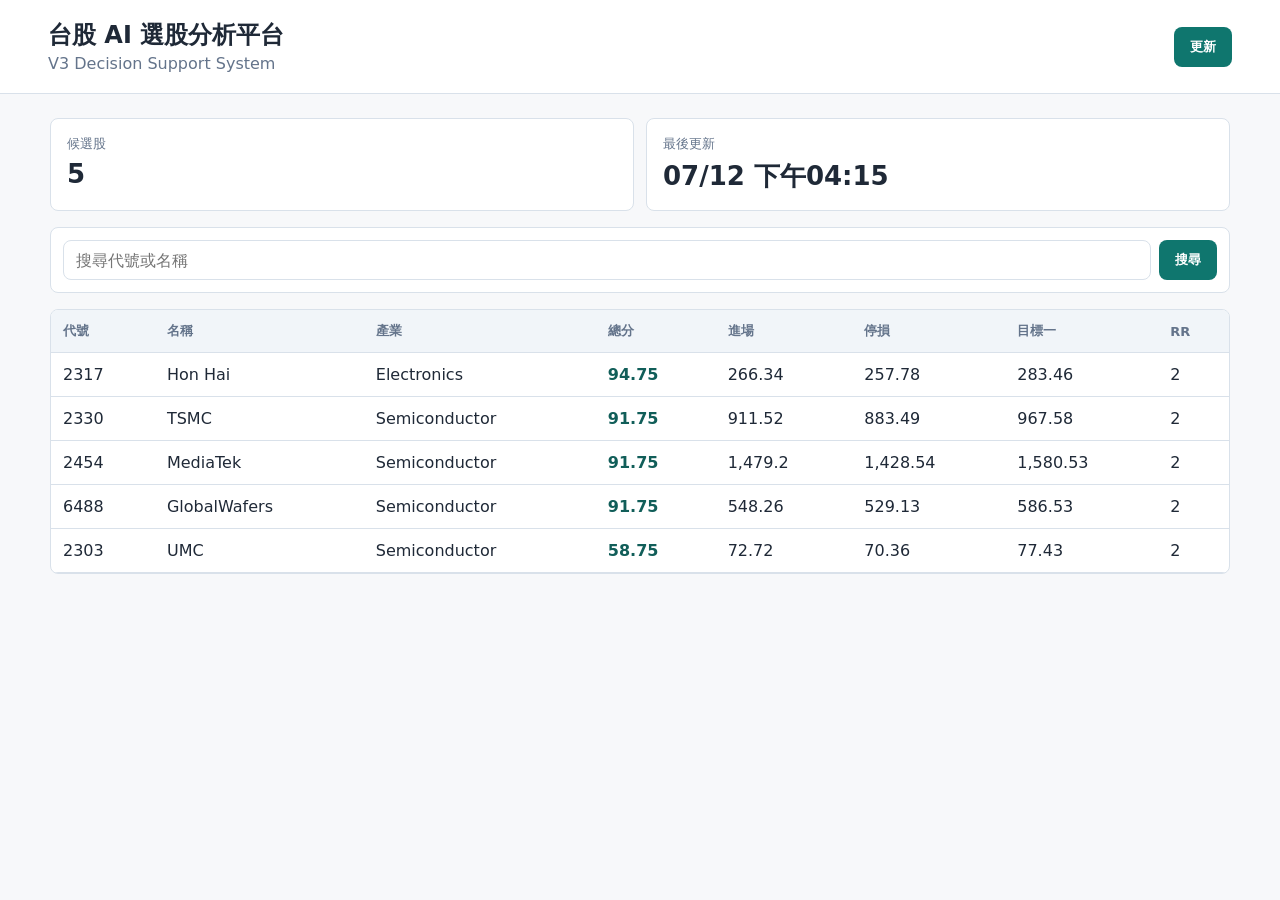
==== index.html @ d984c2df "Publish static GitHub Pages site" ====
<!doctype html>
<html lang="zh-Hant">
  <head>
    <meta charset="utf-8" />
    <meta name="viewport" content="width=device-width, initial-scale=1" />
    <title>Taiwan Stock AI Screener</title>
    <link rel="stylesheet" href="styles.css" />
  </head>
  <body>
    <header class="topbar">
      <div>
        <h1>&#21488;&#32929; AI &#36984;&#32929;&#20998;&#26512;&#24179;&#21488;</h1>
        <p>V3 Decision Support System</p>
      </div>
      <button id="refreshButton" type="button">&#26356;&#26032;</button>
    </header>

    <main>
      <section class="summary">
        <div>
          <span class="label">&#20505;&#36984;&#32929;</span>
          <strong id="candidateCount">0</strong>
        </div>
        <div>
          <span class="label">&#26368;&#24460;&#26356;&#26032;</span>
          <strong id="latestUpdate">-</strong>
        </div>
      </section>

      <section class="toolbar">
        <input id="searchInput" type="search" placeholder="&#25628;&#23563;&#20195;&#34399;&#25110;&#21517;&#31281;" />
        <button id="searchButton" type="button">&#25628;&#23563;</button>
      </section>

      <section id="notice" class="notice" hidden></section>

      <section class="table-wrap">
        <table>
          <thead>
            <tr>
              <th>&#20195;&#34399;</th>
              <th>&#21517;&#31281;</th>
              <th>&#29986;&#26989;</th>
              <th>&#32317;&#20998;</th>
              <th>&#36914;&#22580;</th>
              <th>&#20572;&#25613;</th>
              <th>&#30446;&#27161;&#19968;</th>
              <th>RR</th>
            </tr>
          </thead>
          <tbody id="candidateRows"></tbody>
        </table>
      </section>
    </main>

    <script src="app.js"></script>
  </body>
</html>
---- styles.css ----
:root {
  color-scheme: light;
  --bg: #f7f8fa;
  --panel: #ffffff;
  --text: #1f2937;
  --muted: #64748b;
  --line: #d9e1ea;
  --accent: #0f766e;
  --accent-strong: #115e59;
  --warn: #b45309;
}

* {
  box-sizing: border-box;
}

body {
  margin: 0;
  min-height: 100vh;
  background: var(--bg);
  color: var(--text);
  font-family:
    Inter,
    "Noto Sans TC",
    system-ui,
    -apple-system,
    BlinkMacSystemFont,
    "Segoe UI",
    sans-serif;
}

.topbar {
  display: flex;
  align-items: center;
  justify-content: space-between;
  gap: 16px;
  padding: 20px clamp(16px, 4vw, 48px);
  background: var(--panel);
  border-bottom: 1px solid var(--line);
}

h1 {
  margin: 0;
  font-size: 24px;
  line-height: 1.25;
}

p {
  margin: 4px 0 0;
  color: var(--muted);
}

button {
  min-height: 40px;
  border: 0;
  border-radius: 8px;
  padding: 0 16px;
  background: var(--accent);
  color: #ffffff;
  font-weight: 700;
  cursor: pointer;
}

button:hover {
  background: var(--accent-strong);
}

main {
  width: min(1180px, calc(100% - 32px));
  margin: 24px auto 48px;
}

.summary {
  display: grid;
  grid-template-columns: repeat(2, minmax(0, 1fr));
  gap: 12px;
  margin-bottom: 16px;
}

.summary > div,
.toolbar,
.table-wrap {
  background: var(--panel);
  border: 1px solid var(--line);
  border-radius: 8px;
}

.summary > div {
  padding: 16px;
}

.label {
  display: block;
  color: var(--muted);
  font-size: 13px;
  margin-bottom: 6px;
}

.summary strong {
  font-size: 26px;
}

.toolbar {
  display: flex;
  gap: 8px;
  padding: 12px;
  margin-bottom: 16px;
}

input {
  min-width: 0;
  flex: 1;
  min-height: 40px;
  border: 1px solid var(--line);
  border-radius: 8px;
  padding: 0 12px;
  font: inherit;
}

.table-wrap {
  overflow-x: auto;
}

.notice {
  margin-bottom: 16px;
  padding: 12px 14px;
  border: 1px solid #99f6e4;
  border-radius: 8px;
  background: #ecfeff;
  color: #155e75;
  font-size: 14px;
}

table {
  width: 100%;
  min-width: 820px;
  border-collapse: collapse;
}

th,
td {
  padding: 12px;
  border-bottom: 1px solid var(--line);
  text-align: left;
  white-space: nowrap;
}

th {
  color: var(--muted);
  font-size: 13px;
  background: #f1f5f9;
}

td.score {
  color: var(--accent-strong);
  font-weight: 800;
}

.empty,
.error {
  padding: 20px;
  text-align: center;
  color: var(--muted);
}

.error {
  color: var(--warn);
}

@media (max-width: 680px) {
  .topbar {
    align-items: flex-start;
    flex-direction: column;
  }

  .summary {
    grid-template-columns: 1fr;
  }
}
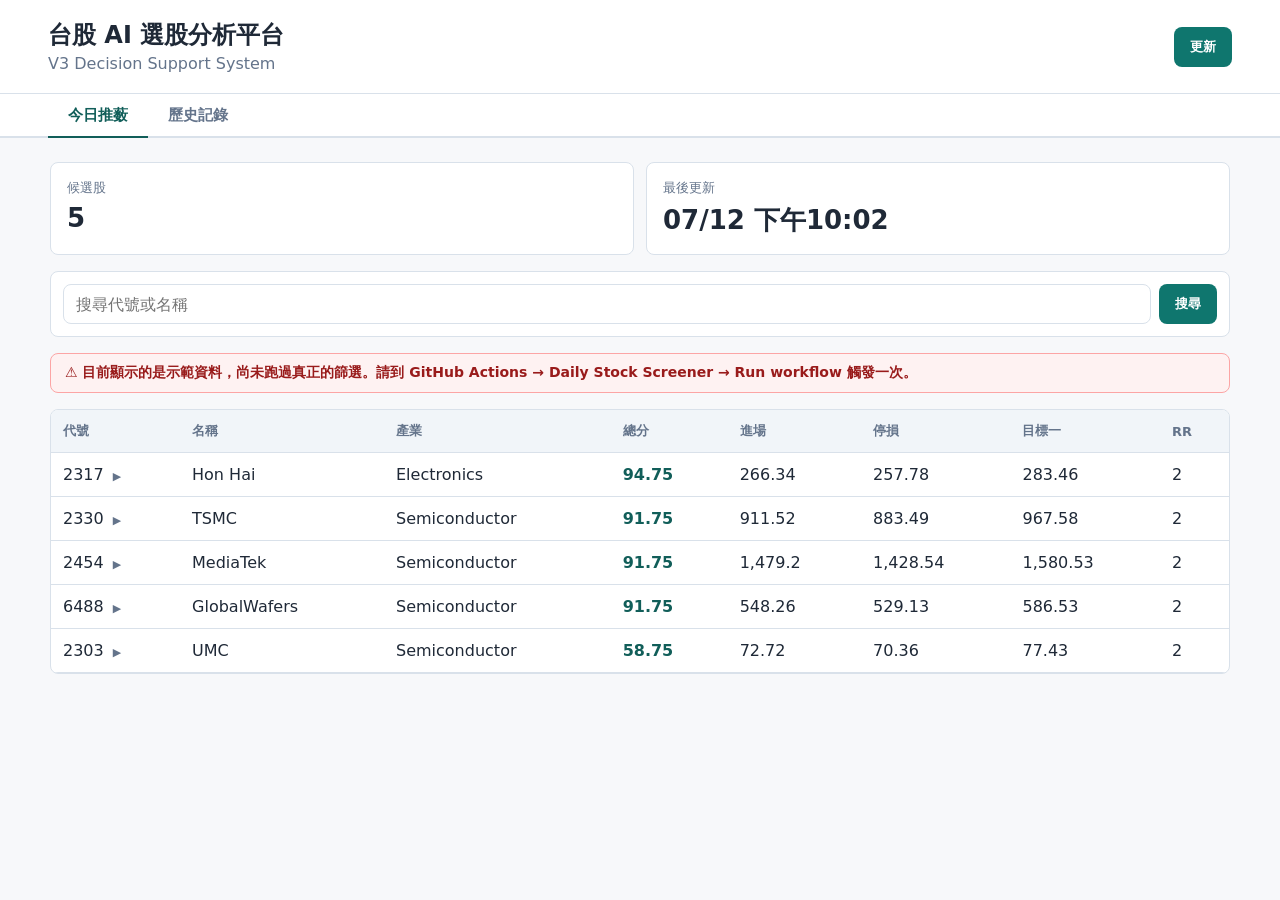
==== commit 9fe8f5e8: "feat: publish history dashboard" ====
--- a/index.html
+++ b/index.html
@@ -15,42 +15,57 @@
       <button id="refreshButton" type="button">&#26356;&#26032;</button>
     </header>
 
+    <nav class="tab-bar">
+      <button id="tabToday" class="tab-btn active" type="button">&#20170;&#26085;&#25512;&#34222;</button>
+      <button id="tabHistory" class="tab-btn" type="button">&#27511;&#21490;&#35352;&#37636;</button>
+    </nav>
+
     <main>
-      <section class="summary">
-        <div>
-          <span class="label">&#20505;&#36984;&#32929;</span>
-          <strong id="candidateCount">0</strong>
+      <!-- 今日推薦 view -->
+      <div id="todayView">
+        <section class="summary">
+          <div>
+            <span class="label">&#20505;&#36984;&#32929;</span>
+            <strong id="candidateCount">0</strong>
+          </div>
+          <div>
+            <span class="label">&#26368;&#24460;&#26356;&#26032;</span>
+            <strong id="latestUpdate">-</strong>
+          </div>
+        </section>
+
+        <section class="toolbar">
+          <input id="searchInput" type="search" placeholder="&#25628;&#23563;&#20195;&#34399;&#25110;&#21517;&#31281;" />
+          <button id="searchButton" type="button">&#25628;&#23563;</button>
+        </section>
+
+        <section id="notice" class="notice" hidden></section>
+
+        <section class="table-wrap">
+          <table>
+            <thead>
+              <tr>
+                <th>&#20195;&#34399;</th>
+                <th>&#21517;&#31281;</th>
+                <th>&#29986;&#26989;</th>
+                <th>&#32317;&#20998;</th>
+                <th>&#36914;&#22580;</th>
+                <th>&#20572;&#25613;</th>
+                <th>&#30446;&#27161;&#19968;</th>
+                <th>RR</th>
+              </tr>
+            </thead>
+            <tbody id="candidateRows"></tbody>
+          </table>
+        </section>
+      </div>
+
+      <!-- 歷史記錄 view -->
+      <div id="historyView" hidden>
+        <div id="historyContent">
+          <p class="empty" style="padding:20px;text-align:center;color:#64748b">讀取中...</p>
         </div>
-        <div>
-          <span class="label">&#26368;&#24460;&#26356;&#26032;</span>
-          <strong id="latestUpdate">-</strong>
-        </div>
-      </section>
-
-      <section class="toolbar">
-        <input id="searchInput" type="search" placeholder="&#25628;&#23563;&#20195;&#34399;&#25110;&#21517;&#31281;" />
-        <button id="searchButton" type="button">&#25628;&#23563;</button>
-      </section>
-
-      <section id="notice" class="notice" hidden></section>
-
-      <section class="table-wrap">
-        <table>
-          <thead>
-            <tr>
-              <th>&#20195;&#34399;</th>
-              <th>&#21517;&#31281;</th>
-              <th>&#29986;&#26989;</th>
-              <th>&#32317;&#20998;</th>
-              <th>&#36914;&#22580;</th>
-              <th>&#20572;&#25613;</th>
-              <th>&#30446;&#27161;&#19968;</th>
-              <th>RR</th>
-            </tr>
-          </thead>
-          <tbody id="candidateRows"></tbody>
-        </table>
-      </section>
+      </div>
     </main>
 
     <script src="app.js"></script>
--- a/styles.css
+++ b/styles.css
@@ -167,6 +167,222 @@
   color: var(--warn);
 }
 
+/* Tab bar */
+.tab-bar {
+  display: flex;
+  gap: 0;
+  background: var(--panel);
+  border-bottom: 2px solid var(--line);
+  padding: 0 clamp(16px, 4vw, 48px);
+}
+.tab-btn {
+  min-height: 44px;
+  border: 0;
+  border-radius: 0;
+  padding: 0 20px;
+  background: transparent;
+  color: var(--muted);
+  font-weight: 600;
+  font-size: 15px;
+  cursor: pointer;
+  border-bottom: 2px solid transparent;
+  margin-bottom: -2px;
+  transition: color 0.15s, border-color 0.15s;
+}
+.tab-btn:hover {
+  color: var(--accent);
+  background: transparent;
+}
+.tab-btn.active {
+  color: var(--accent-strong);
+  border-bottom-color: var(--accent-strong);
+  background: transparent;
+}
+
+/* History entries */
+.hist-list {
+  display: flex;
+  flex-direction: column;
+  gap: 10px;
+  padding: 4px 0;
+}
+.hist-entry {
+  background: var(--panel);
+  border: 1px solid var(--line);
+  border-radius: 8px;
+  overflow: hidden;
+}
+.hist-header {
+  width: 100%;
+  display: flex;
+  align-items: center;
+  gap: 10px;
+  padding: 14px 16px;
+  background: transparent;
+  color: var(--text);
+  font-size: 14px;
+  text-align: left;
+  cursor: pointer;
+  border-radius: 0;
+  min-height: 0;
+  border: 0;
+}
+.hist-header:hover {
+  background: #f8fafc;
+}
+.hist-date {
+  font-weight: 700;
+  font-size: 15px;
+  min-width: 90px;
+}
+.hist-meta {
+  color: var(--muted);
+  font-size: 13px;
+  flex: 1;
+}
+.hist-chevron {
+  display: inline-block;
+  transition: transform 0.2s;
+  font-size: 11px;
+  color: var(--muted);
+  margin-left: auto;
+}
+.hist-chevron.open {
+  transform: rotate(90deg);
+}
+.hist-body {
+  border-top: 1px solid var(--line);
+}
+.hist-badge {
+  font-size: 11px;
+  font-weight: 700;
+  padding: 2px 8px;
+  border-radius: 4px;
+}
+.hist-badge.live {
+  background: #dcfce7;
+  color: #166534;
+}
+.hist-badge.demo {
+  background: #fef2f2;
+  color: #991b1b;
+}
+
+/* Demo badge */
+.demo-banner {
+  margin-bottom: 16px;
+  padding: 10px 14px;
+  border: 1px solid #fca5a5;
+  border-radius: 8px;
+  background: #fef2f2;
+  color: #991b1b;
+  font-size: 14px;
+  font-weight: 600;
+}
+
+/* Expandable score rows */
+tr.candidate-row {
+  cursor: pointer;
+}
+tr.candidate-row:hover td {
+  background: #f8fafc;
+}
+tr.detail-row td {
+  background: #f1f5f9;
+  padding: 10px 16px;
+  font-size: 13px;
+}
+.detail-grid {
+  display: flex;
+  flex-wrap: wrap;
+  gap: 8px 20px;
+  margin-bottom: 8px;
+}
+.detail-dim {
+  display: flex;
+  flex-direction: column;
+  min-width: 80px;
+}
+.detail-dim .dim-label {
+  color: var(--muted);
+  font-size: 11px;
+}
+.detail-dim .dim-val {
+  font-weight: 700;
+  color: var(--accent-strong);
+}
+.reason-tags {
+  display: flex;
+  flex-wrap: wrap;
+  gap: 4px;
+}
+.reason-tag {
+  background: #e0f2fe;
+  color: #0369a1;
+  border-radius: 4px;
+  padding: 2px 7px;
+  font-size: 11px;
+}
+.chevron {
+  display: inline-block;
+  transition: transform 0.2s;
+  margin-left: 4px;
+  font-size: 11px;
+  color: var(--muted);
+}
+.chevron.open {
+  transform: rotate(90deg);
+}
+
+/* Livermore pyramid plan */
+.livermore-box {
+  margin-top: 12px;
+  border: 1px solid #fde68a;
+  border-radius: 6px;
+  overflow: hidden;
+}
+.livermore-title {
+  background: #fef3c7;
+  color: #92400e;
+  font-weight: 700;
+  font-size: 12px;
+  padding: 6px 12px;
+  border-bottom: 1px solid #fde68a;
+}
+.livermore-grid {
+  display: flex;
+  flex-direction: column;
+}
+.lv-row {
+  display: flex;
+  gap: 12px;
+  align-items: center;
+  padding: 5px 12px;
+  font-size: 12px;
+  border-bottom: 1px solid #fef9c3;
+}
+.lv-row:last-child {
+  border-bottom: 0;
+}
+.lv-label {
+  font-weight: 700;
+  min-width: 90px;
+  color: #78350f;
+}
+.lv-price {
+  flex: 1;
+  color: var(--accent-strong);
+  font-weight: 600;
+}
+.lv-sl {
+  color: var(--muted);
+  font-size: 11px;
+}
+.lv-init { background: #fff7ed; }
+.lv-add  { background: #ffffff; }
+.lv-full { background: #f0fdf4; }
+.lv-warn { background: #fef2f2; }
+
 @media (max-width: 680px) {
   .topbar {
     align-items: flex-start;
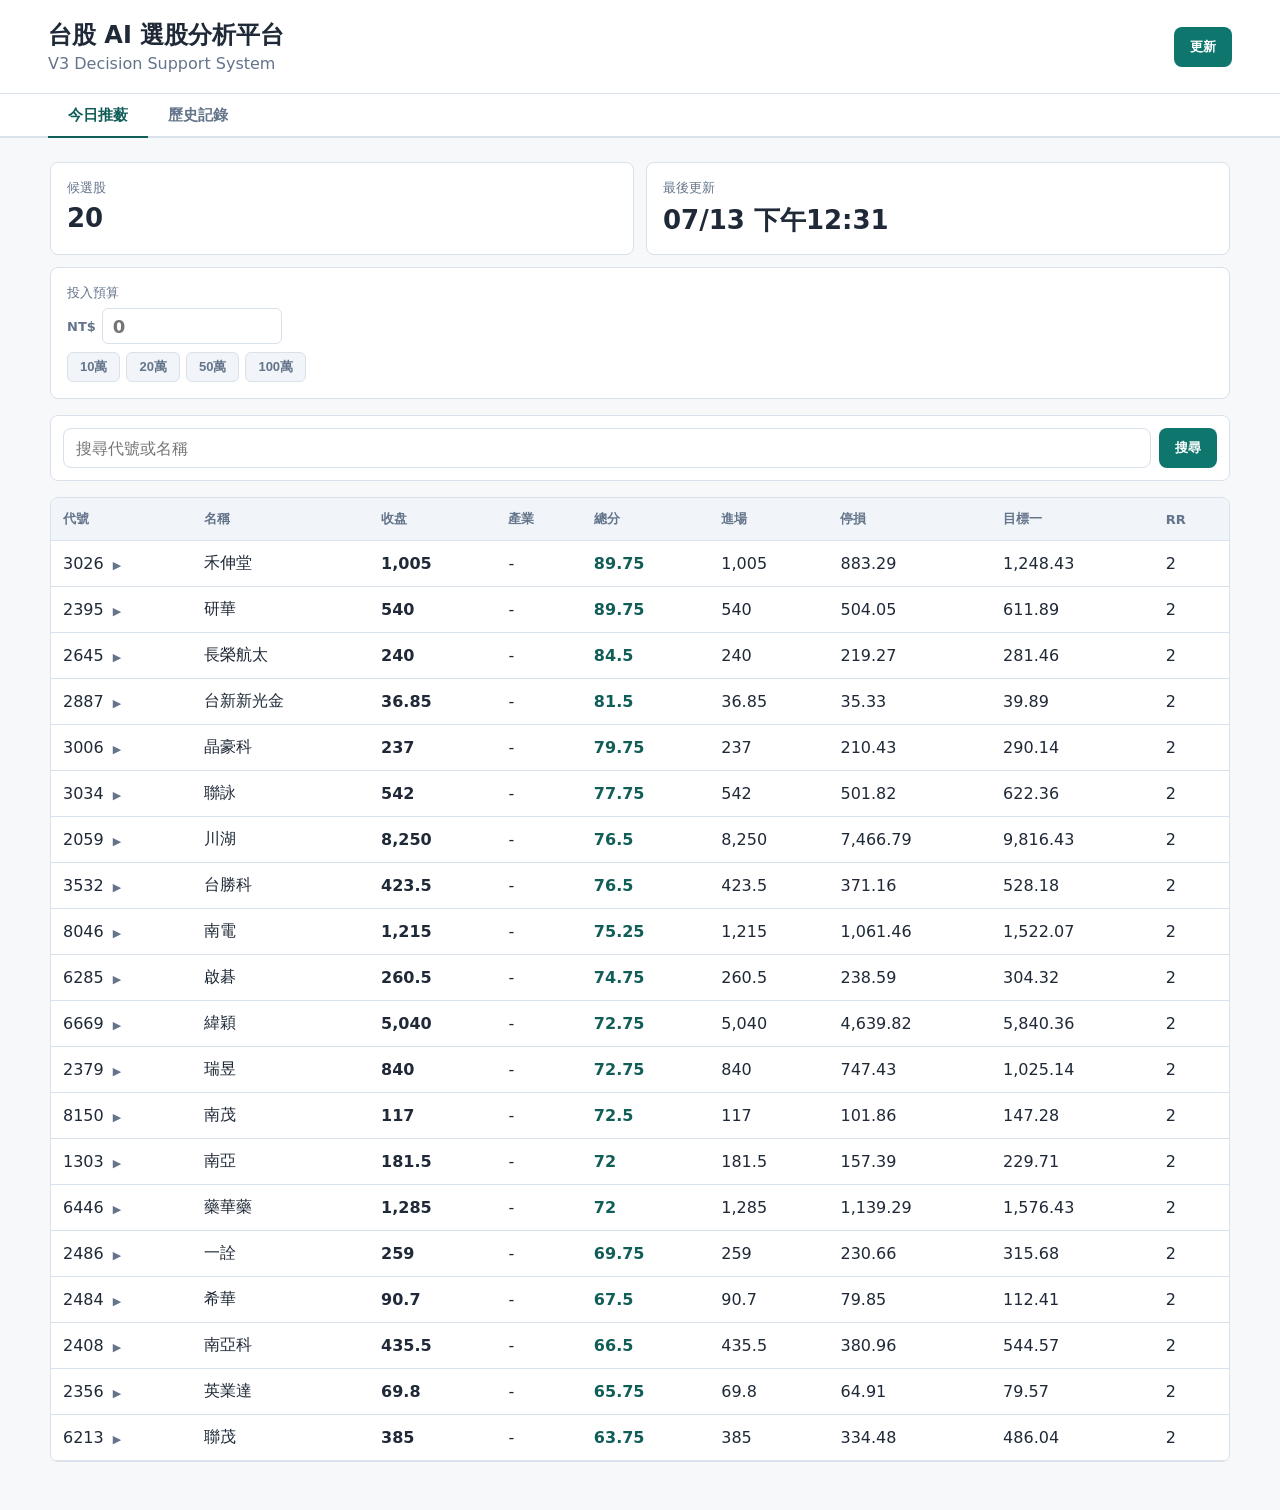
==== commit b88c8fb5: "chore: update published screener site" ====
--- a/index.html
+++ b/index.html
@@ -25,12 +25,25 @@
       <div id="todayView">
         <section class="summary">
           <div>
-            <span class="label">&#20505;&#36984;&#32929;</span>
+            <span class="label">候選股</span>
             <strong id="candidateCount">0</strong>
           </div>
           <div>
-            <span class="label">&#26368;&#24460;&#26356;&#26032;</span>
+            <span class="label">最後更新</span>
             <strong id="latestUpdate">-</strong>
+          </div>
+          <div class="budget-card">
+            <span class="label">投入預算</span>
+            <div class="budget-input-row">
+              <span class="budget-currency">NT$</span>
+              <input id="budgetInput" type="number" min="0" step="10000" placeholder="0" />
+            </div>
+            <div class="budget-presets">
+              <button class="preset-btn" type="button" data-val="100000">10萬</button>
+              <button class="preset-btn" type="button" data-val="200000">20萬</button>
+              <button class="preset-btn" type="button" data-val="500000">50萬</button>
+              <button class="preset-btn" type="button" data-val="1000000">100萬</button>
+            </div>
           </div>
         </section>
 
@@ -47,6 +60,7 @@
               <tr>
                 <th>&#20195;&#34399;</th>
                 <th>&#21517;&#31281;</th>
+                <th>&#25910;&#30424;</th>
                 <th>&#29986;&#26989;</th>
                 <th>&#32317;&#20998;</th>
                 <th>&#36914;&#22580;</th>
--- a/styles.css
+++ b/styles.css
@@ -77,6 +77,63 @@
   margin-bottom: 16px;
 }
 
+/* 預算卡片 — 橫跨兩欄 */
+.budget-card {
+  grid-column: 1 / -1;
+}
+.budget-input-row {
+  display: flex;
+  align-items: center;
+  gap: 6px;
+  margin-bottom: 8px;
+}
+.budget-input-row input {
+  min-height: 36px;
+  font-size: 18px;
+  font-weight: 700;
+  width: 180px;
+  flex: unset;
+  border: 1px solid var(--line);
+  border-radius: 6px;
+  padding: 0 10px;
+}
+.budget-currency {
+  font-size: 13px;
+  color: var(--muted);
+  font-weight: 600;
+}
+.budget-presets {
+  display: flex;
+  flex-wrap: wrap;
+  gap: 6px;
+}
+.preset-btn {
+  min-height: 30px;
+  padding: 0 12px;
+  font-size: 13px;
+  font-weight: 600;
+  background: #f1f5f9;
+  color: var(--muted);
+  border: 1px solid var(--line);
+  border-radius: 6px;
+  cursor: pointer;
+}
+.preset-btn:hover {
+  background: #e2e8f0;
+  color: var(--text);
+}
+.preset-btn.active {
+  background: var(--accent);
+  color: #fff;
+  border-color: var(--accent);
+}
+
+/* Livermore warning text */
+.lv-warn-text {
+  color: #b45309;
+  font-weight: 600;
+}
+
 .summary > div,
 .toolbar,
 .table-wrap {
@@ -154,6 +211,11 @@
 td.score {
   color: var(--accent-strong);
   font-weight: 800;
+}
+
+td.close-price {
+  font-weight: 700;
+  color: var(--text);
 }
 
 .empty,
@@ -323,6 +385,40 @@
   padding: 2px 7px;
   font-size: 11px;
 }
+.detail-section {
+  margin-top: 12px;
+}
+.detail-section h3 {
+  margin: 0 0 8px;
+  color: #334155;
+  font-size: 13px;
+}
+.metric-grid {
+  display: grid;
+  grid-template-columns: repeat(auto-fit, minmax(110px, 1fr));
+  gap: 8px;
+}
+.metric-card {
+  min-height: 54px;
+  padding: 8px 10px;
+  border: 1px solid var(--line);
+  border-radius: 6px;
+  background: #ffffff;
+}
+.metric-card.good {
+  border-color: #86efac;
+  background: #f0fdf4;
+}
+.metric-label {
+  display: block;
+  margin-bottom: 4px;
+  color: var(--muted);
+  font-size: 11px;
+}
+.metric-card strong {
+  color: var(--text);
+  font-size: 15px;
+}
 .chevron {
   display: inline-block;
   transition: transform 0.2s;
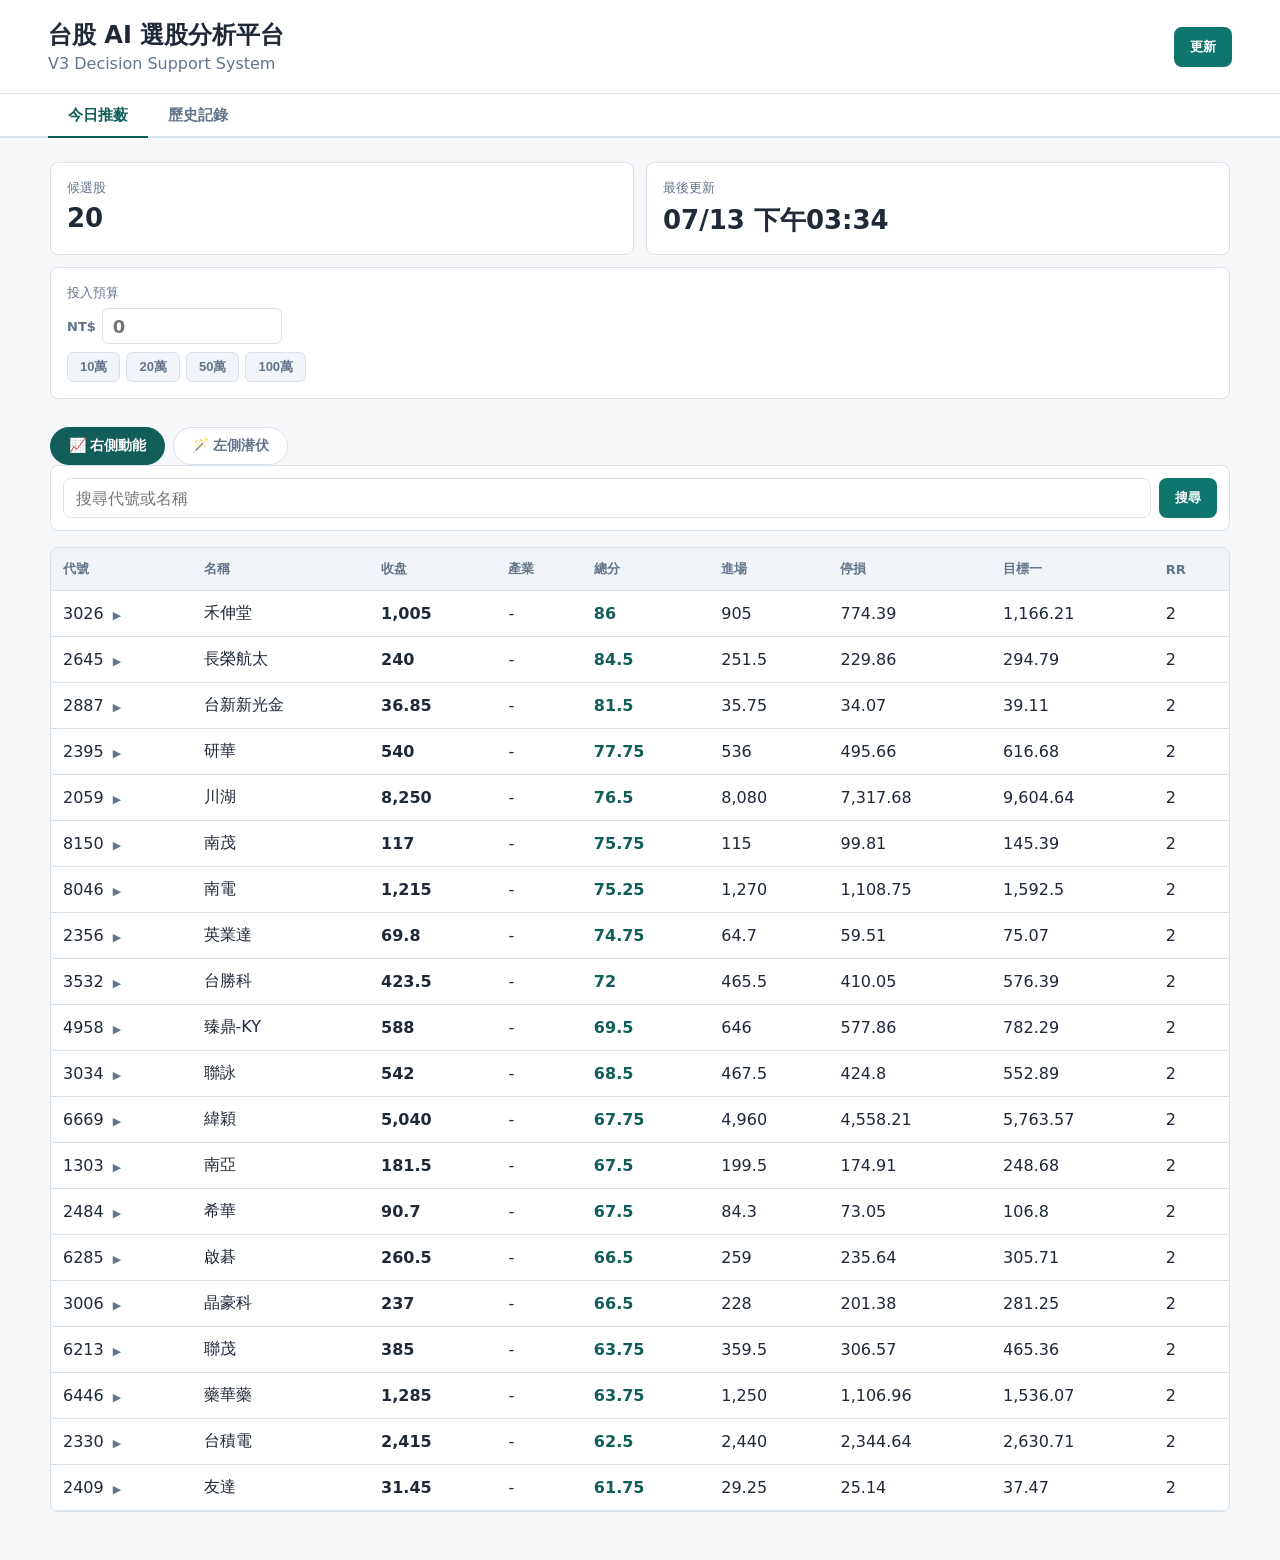
==== commit 9dcb94b9: "chore: update published screener site" ====
--- a/index.html
+++ b/index.html
@@ -47,6 +47,11 @@
           </div>
         </section>
 
+        <section class="strategy-bar">
+          <button id="strategyMomentum" class="strategy-btn active" type="button">&#128200; &#21491;&#20596;&#21205;&#33021;</button>
+          <button id="strategyLeft" class="strategy-btn" type="button">&#129668; &#24038;&#20596;&#28508;&#20239;</button>
+        </section>
+
         <section class="toolbar">
           <input id="searchInput" type="search" placeholder="&#25628;&#23563;&#20195;&#34399;&#25110;&#21517;&#31281;" />
           <button id="searchButton" type="button">&#25628;&#23563;</button>
--- a/styles.css
+++ b/styles.css
@@ -261,6 +261,34 @@
   background: transparent;
 }
 
+/* Strategy toggle */
+.strategy-bar {
+  display: flex;
+  gap: 8px;
+  padding: 12px 0 0;
+}
+.strategy-btn {
+  min-height: 38px;
+  border: 1px solid var(--line);
+  border-radius: 999px;
+  padding: 0 18px;
+  background: var(--panel);
+  color: var(--muted);
+  font-weight: 600;
+  font-size: 14px;
+  cursor: pointer;
+  transition: color 0.15s, border-color 0.15s, background 0.15s;
+}
+.strategy-btn:hover {
+  color: var(--accent);
+  border-color: var(--accent);
+}
+.strategy-btn.active {
+  color: #fff;
+  background: var(--accent-strong);
+  border-color: var(--accent-strong);
+}
+
 /* History entries */
 .hist-list {
   display: flex;
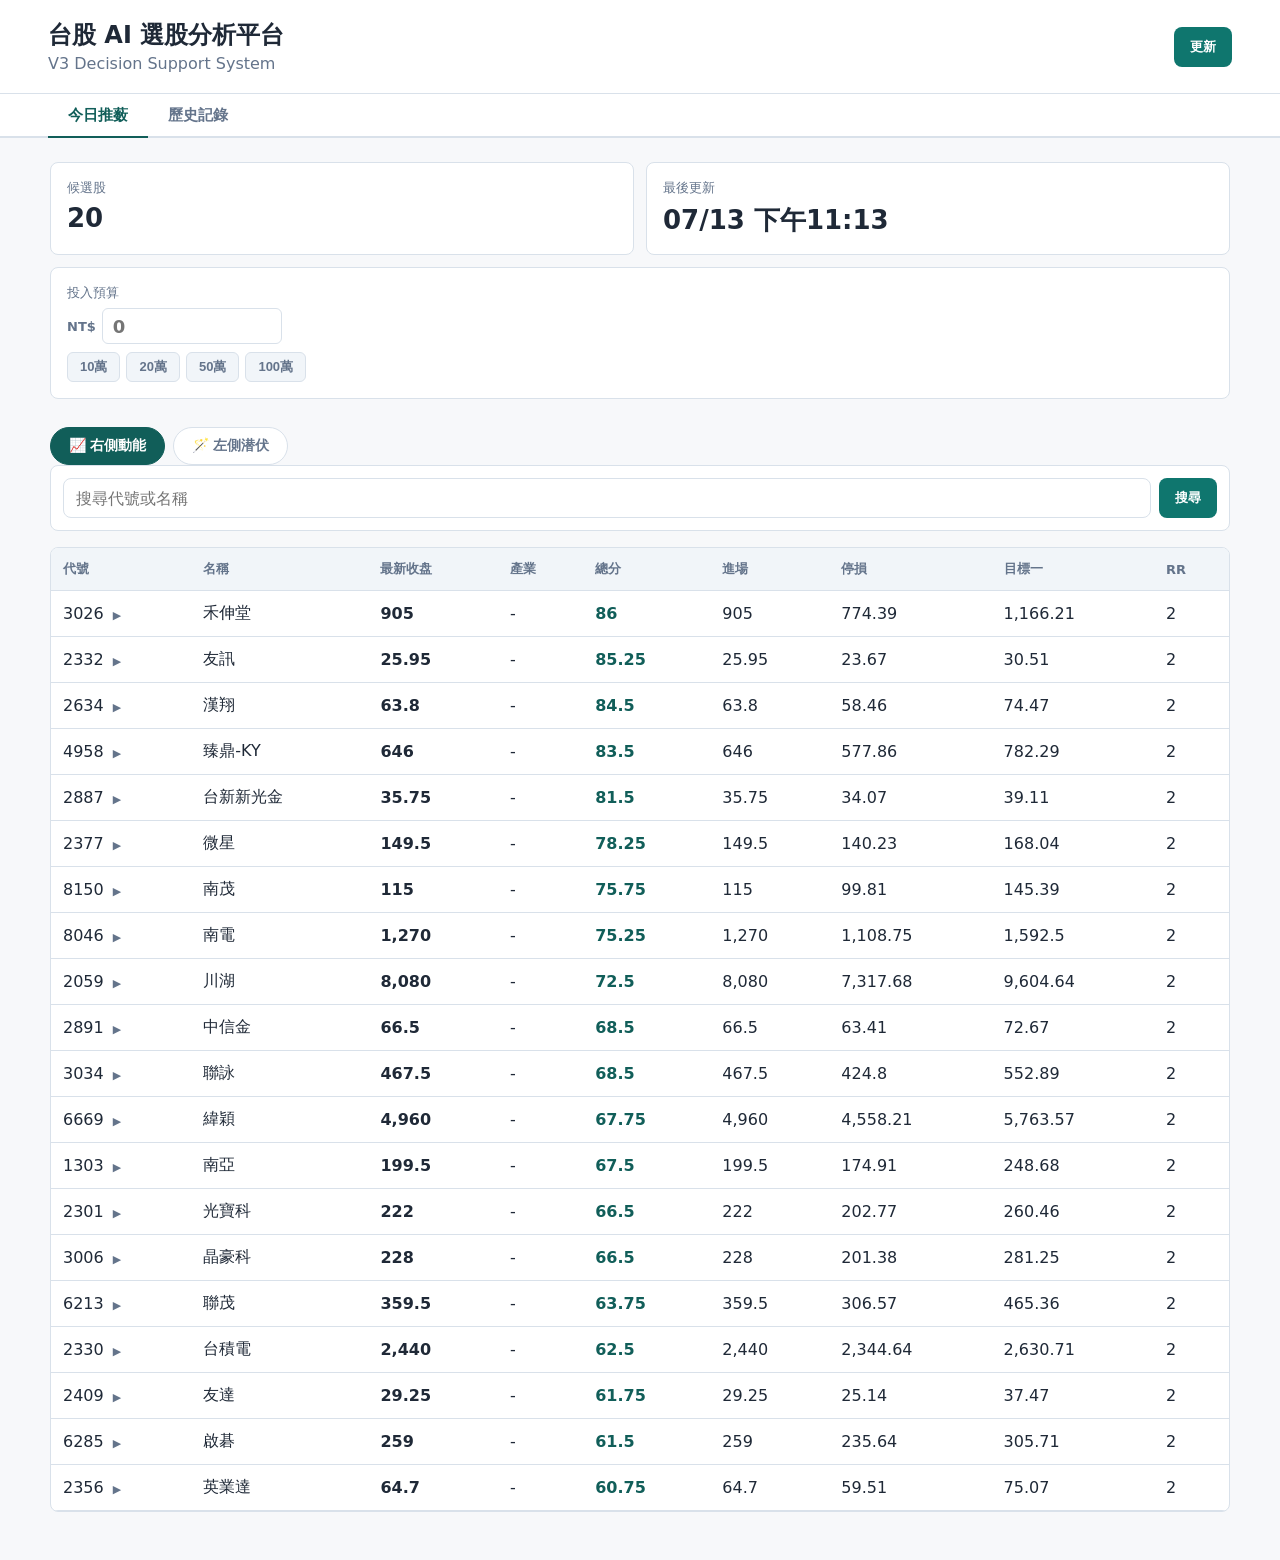
==== commit dd505a8f: "chore: update published screener site" ====
--- a/index.html
+++ b/index.html
@@ -65,7 +65,7 @@
               <tr>
                 <th>&#20195;&#34399;</th>
                 <th>&#21517;&#31281;</th>
-                <th>&#25910;&#30424;</th>
+                <th>&#26368;&#26032;&#25910;&#30424;</th>
                 <th>&#29986;&#26989;</th>
                 <th>&#32317;&#20998;</th>
                 <th>&#36914;&#22580;</th>
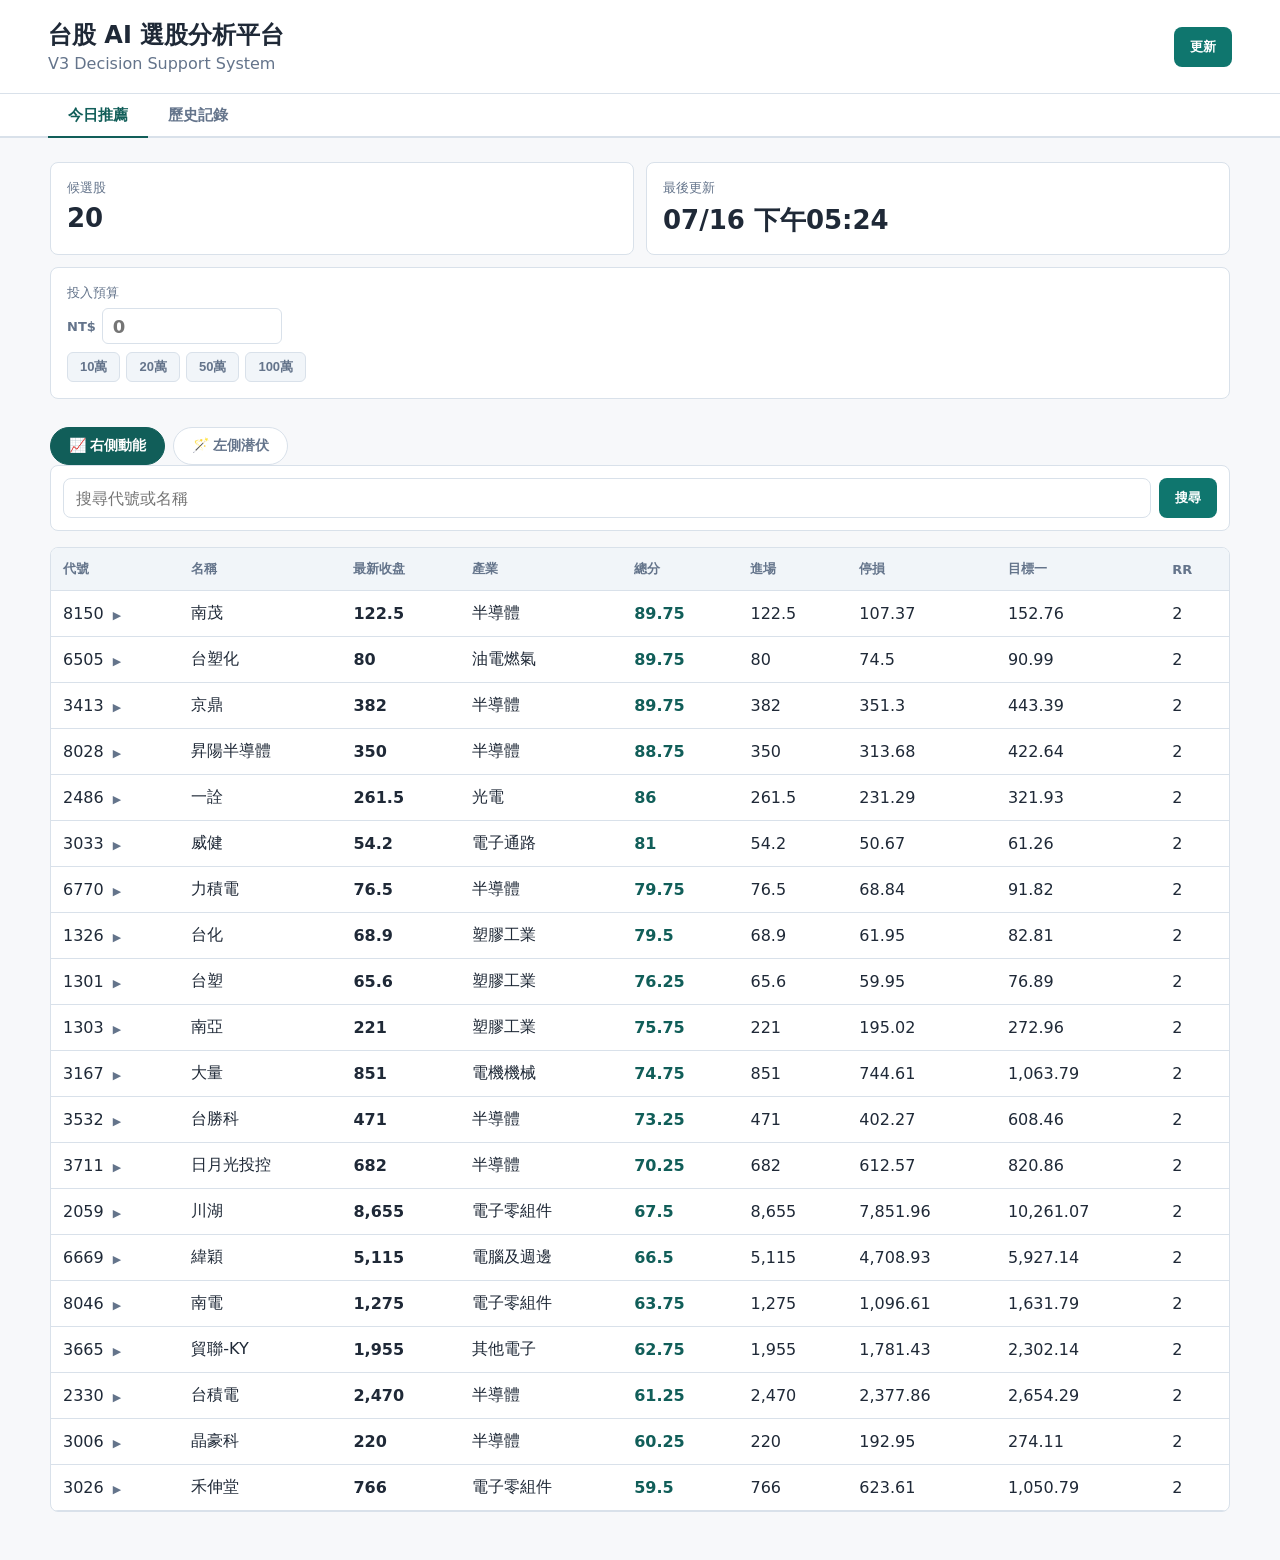
==== commit 5b36641c: "fix: render today tab as traditional Chinese" ====
--- a/index.html
+++ b/index.html
@@ -16,7 +16,7 @@
     </header>
 
     <nav class="tab-bar">
-      <button id="tabToday" class="tab-btn active" type="button">&#20170;&#26085;&#25512;&#34222;</button>
+      <button id="tabToday" class="tab-btn active" type="button">今日推薦</button>
       <button id="tabHistory" class="tab-btn" type="button">&#27511;&#21490;&#35352;&#37636;</button>
     </nav>
 
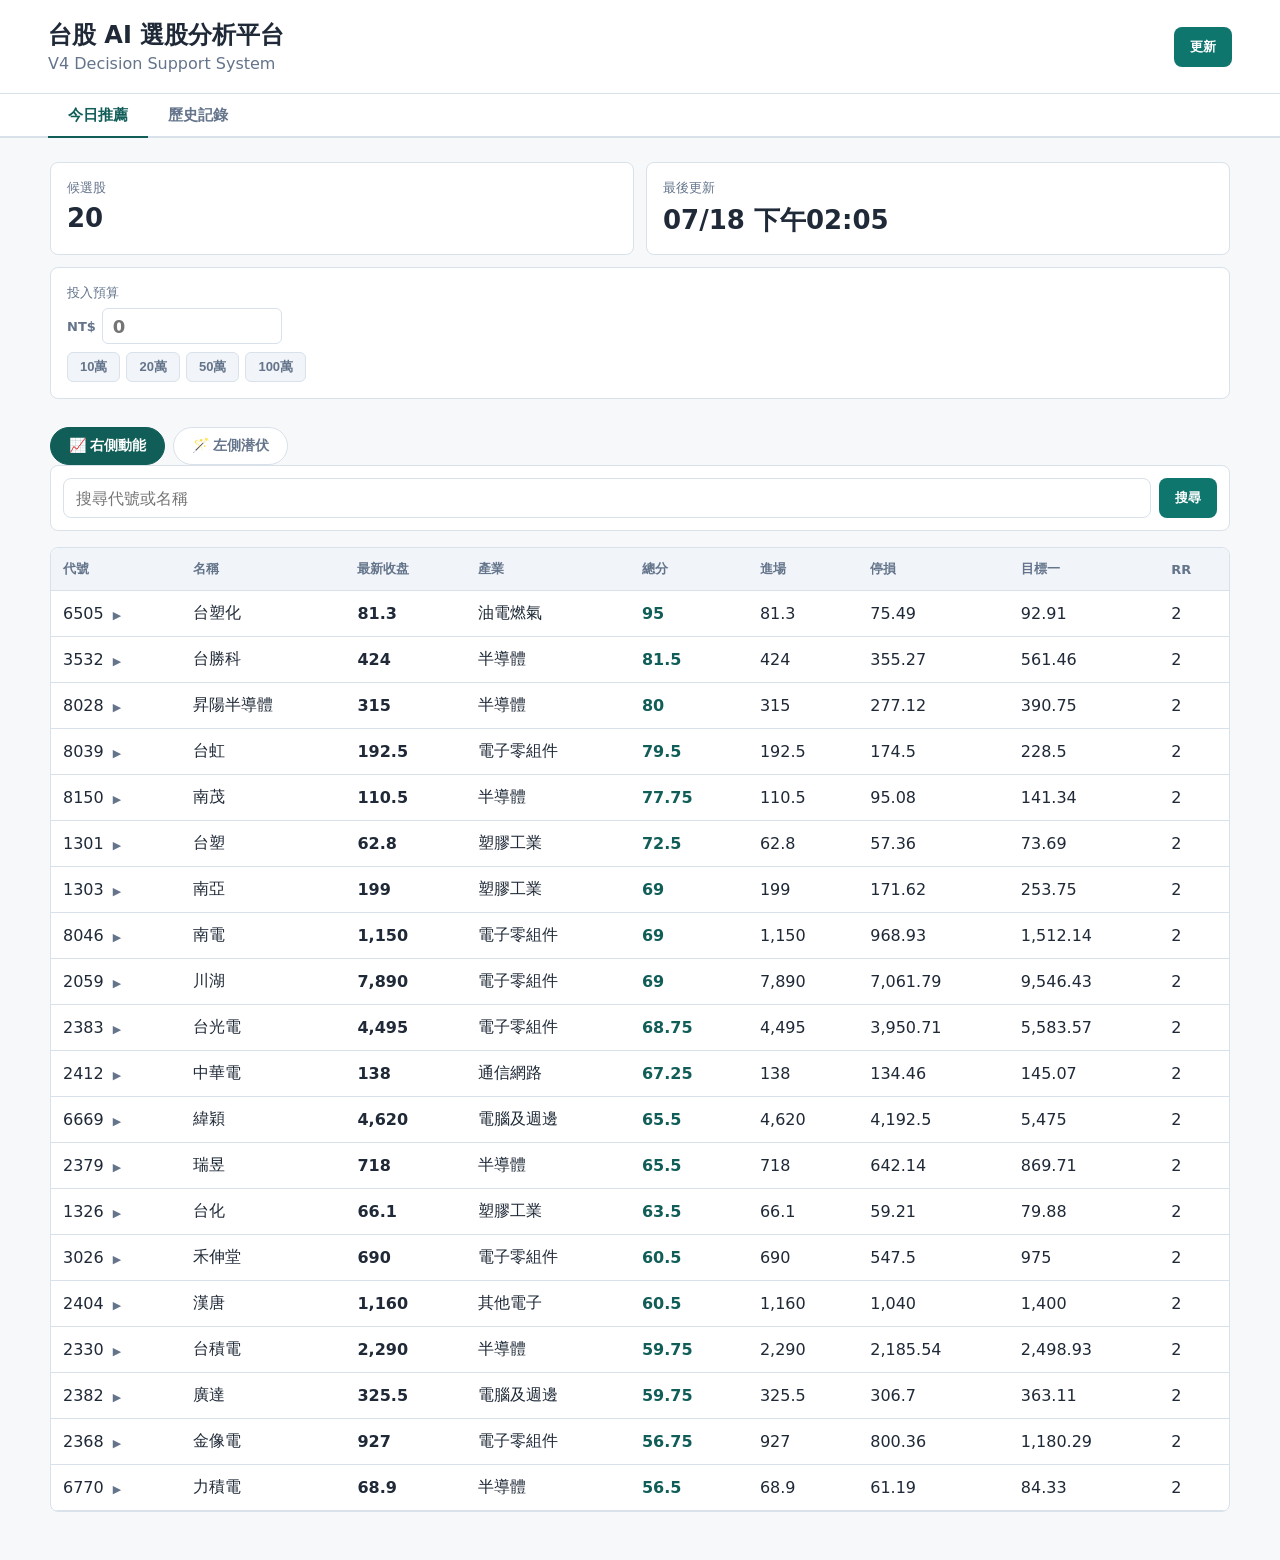
==== commit 216117ba: "fix: expose v4 microstructure status on site" ====
--- a/index.html
+++ b/index.html
@@ -10,7 +10,7 @@
     <header class="topbar">
       <div>
         <h1>&#21488;&#32929; AI &#36984;&#32929;&#20998;&#26512;&#24179;&#21488;</h1>
-        <p>V3 Decision Support System</p>
+        <p>V4 Decision Support System</p>
       </div>
       <button id="refreshButton" type="button">&#26356;&#26032;</button>
     </header>
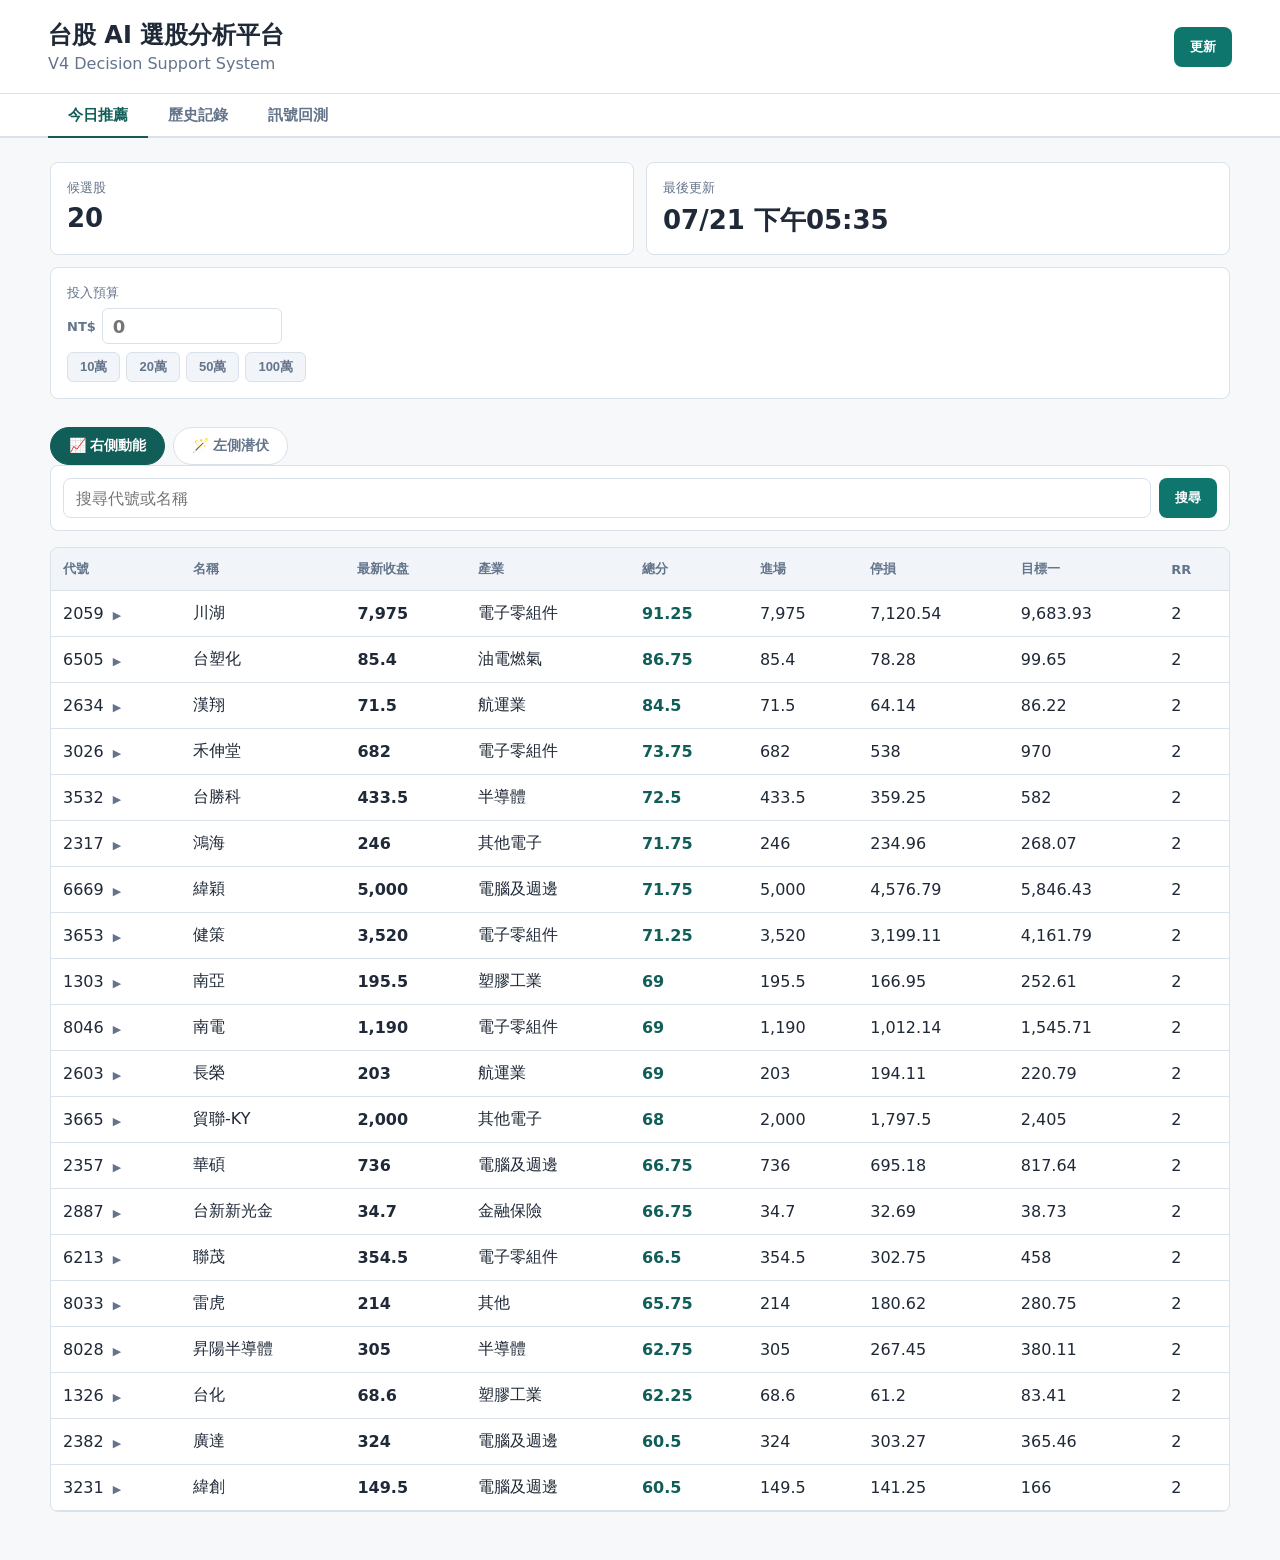
==== commit 94bc7b84: "feat: publish signal backtest dashboard" ====
--- a/index.html
+++ b/index.html
@@ -18,6 +18,7 @@
     <nav class="tab-bar">
       <button id="tabToday" class="tab-btn active" type="button">今日推薦</button>
       <button id="tabHistory" class="tab-btn" type="button">&#27511;&#21490;&#35352;&#37636;</button>
+      <button id="tabBacktest" class="tab-btn" type="button">訊號回測</button>
     </nav>
 
     <main>
@@ -85,6 +86,13 @@
           <p class="empty" style="padding:20px;text-align:center;color:#64748b">讀取中...</p>
         </div>
       </div>
+
+      <!-- 訊號回測 view -->
+      <div id="backtestView" hidden>
+        <div id="backtestContent">
+          <p class="empty" style="padding:20px;text-align:center;color:#64748b">讀取中...</p>
+        </div>
+      </div>
     </main>
 
     <script src="app.js"></script>
--- a/styles.css
+++ b/styles.css
@@ -358,6 +358,99 @@
   color: #991b1b;
 }
 
+/* Signal backtest dashboard */
+.backtest-hero {
+  display: grid;
+  grid-template-columns: repeat(4, minmax(0, 1fr));
+  gap: 12px;
+  margin-bottom: 16px;
+}
+.backtest-card,
+.backtest-panel {
+  background: var(--panel);
+  border: 1px solid var(--line);
+  border-radius: 8px;
+}
+.backtest-card {
+  padding: 16px;
+  min-height: 86px;
+}
+.backtest-card strong {
+  display: block;
+  margin-top: 4px;
+  font-size: 26px;
+  line-height: 1.15;
+}
+.risk-text {
+  color: #b45309;
+}
+.backtest-note {
+  display: block;
+}
+.backtest-panel {
+  margin-top: 16px;
+  overflow: hidden;
+}
+.panel-title {
+  display: flex;
+  align-items: center;
+  justify-content: space-between;
+  gap: 12px;
+  padding: 14px 16px;
+  border-bottom: 1px solid var(--line);
+  background: #f8fafc;
+}
+.panel-title h2 {
+  margin: 0;
+  font-size: 17px;
+}
+.panel-title span {
+  color: var(--muted);
+  font-size: 13px;
+}
+.horizon-block {
+  padding: 14px 16px 16px;
+  border-bottom: 1px solid var(--line);
+}
+.horizon-block:last-child {
+  border-bottom: 0;
+}
+.horizon-block h3 {
+  margin: 0 0 10px;
+  color: #334155;
+  font-size: 14px;
+}
+.backtest-table {
+  min-width: 760px;
+}
+.signal-chip,
+.evidence-chip {
+  display: inline-flex;
+  align-items: center;
+  max-width: 100%;
+  border-radius: 6px;
+  background: #e0f2fe;
+  color: #0369a1;
+  font-size: 12px;
+  font-weight: 700;
+}
+.signal-chip {
+  padding: 3px 8px;
+}
+.evidence-chip {
+  margin: 2px 4px 2px 0;
+  padding: 3px 7px;
+  white-space: normal;
+}
+.pos {
+  color: #15803d;
+  font-weight: 700;
+}
+.neg {
+  color: #b91c1c;
+  font-weight: 700;
+}
+
 /* Demo badge */
 .demo-banner {
   margin-bottom: 16px;
@@ -413,6 +506,21 @@
   padding: 2px 7px;
   font-size: 11px;
 }
+.sig-badge {
+  font-size: 12px;
+  white-space: nowrap;
+}
+.score-delta {
+  font-size: 11px;
+  font-weight: 600;
+  white-space: nowrap;
+}
+.score-delta.delta-up {
+  color: #16a34a;
+}
+.score-delta.delta-down {
+  color: #94a3b8;
+}
 .detail-section {
   margin-top: 12px;
 }
@@ -516,4 +624,13 @@
   .summary {
     grid-template-columns: 1fr;
   }
-}
+
+  .backtest-hero {
+    grid-template-columns: repeat(2, minmax(0, 1fr));
+  }
+
+  .panel-title {
+    align-items: flex-start;
+    flex-direction: column;
+  }
+}
